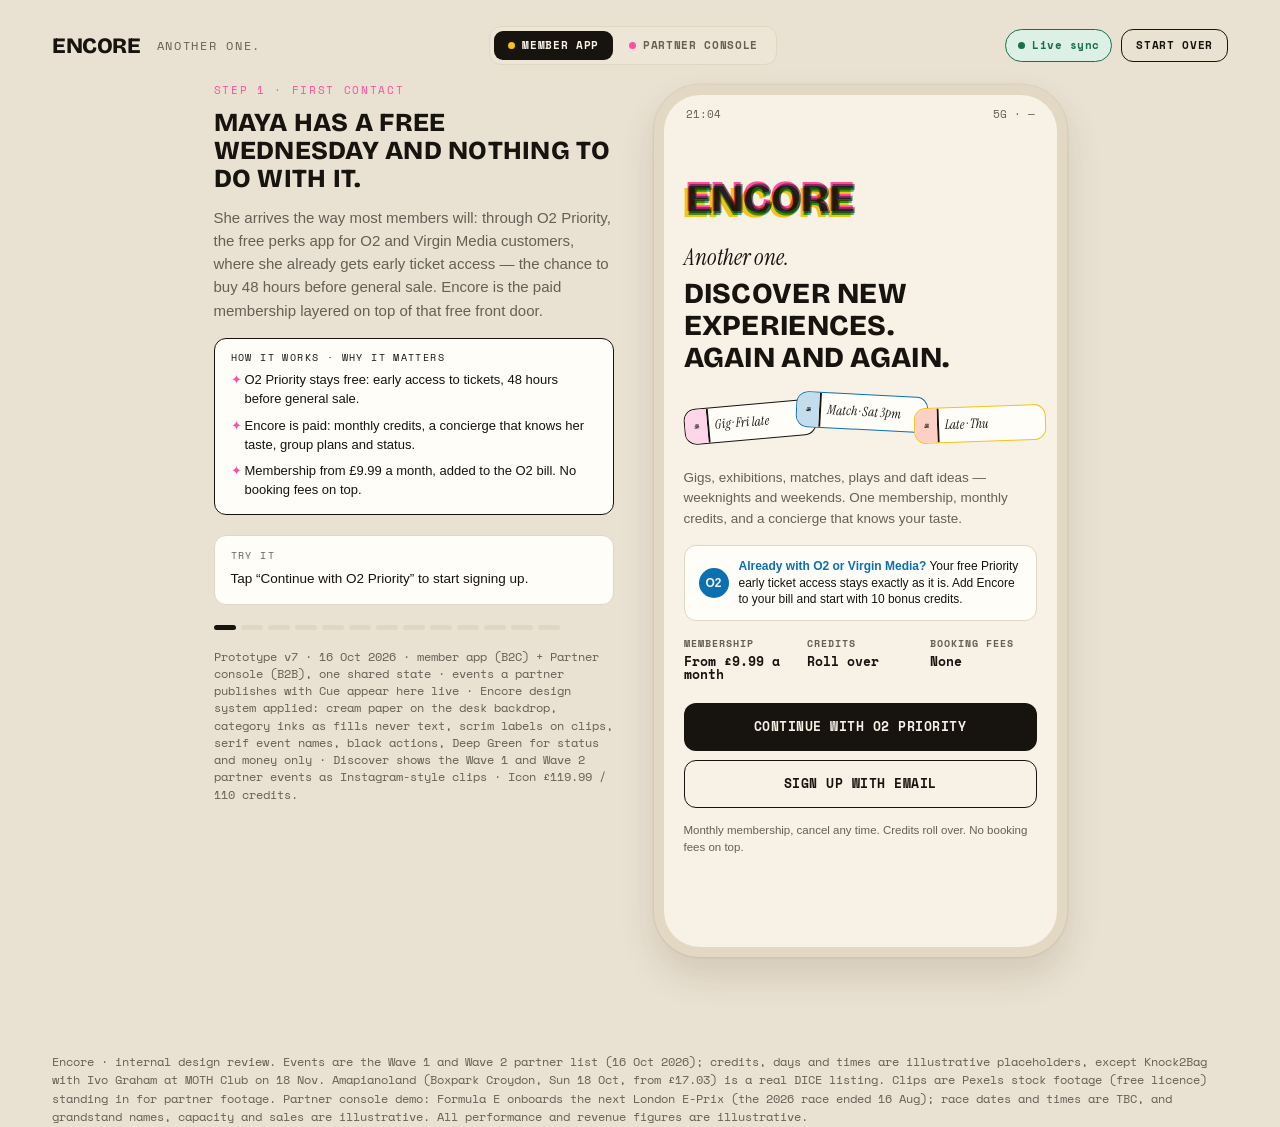
==== index.html @ 948518e5 "Add files via upload" ====
<!DOCTYPE html>
<html lang="en">
<head>
<meta charset="utf-8">
<meta name="viewport" content="width=device-width, initial-scale=1, viewport-fit=cover">
<title>Encore · Member App and Partner Console</title>
<link rel="preconnect" href="https://fonts.gstatic.com" crossorigin>
<link rel="stylesheet" href="https://fonts.googleapis.com/css2?family=Bricolage+Grotesque:opsz,wght@12..96,700..800&family=Instrument+Serif:ital@0;1&family=Space+Mono:wght@400;700&family=Arimo:wght@400;600;700&display=swap">
<style>
:root{
  /* Encore brand guide (final) · Cream, Ink and four brand inks. Every colour is one of these, or two overprinted. */
  --ink:#17130F; --paper:#F7F1E6; --paper-raised:#FFFDF8; --paper-sunk:#EDE5D6; --line:#E0D6C4; --frame:#E3D8C4;
  --pink:#FF4FA3; --yellow:#F2C418; --green-bright:#3FB57A; --blue:#0A70B0;
  --music:#FF4FA3; --food:#F23D0F; --art:#F2C418; --outdoors:#3FB57A; --sports:#3C8B0B; --theatre:#3F384E; --cinema:#0A70B0;
  /* UI status only (confirmed, protected, payouts, money). Not a brand colour. */
  --green:#1B6E4C; --green-deep:#0F4A33; --green-tint:#DDF0E5; --warning:#8A6100; --red:#B42318;
  --gold:#F2C418;
  --mut:#665F55; --hair:#E0D6C4; --card:#EDE5D6;
  --font-display:'Bricolage Grotesque','Arial Black',Arial,sans-serif;
  --font-serif:'Instrument Serif',Georgia,'Times New Roman',serif;
  --font-mono:'Space Mono','Courier New',Courier,monospace;
  --font-sans:Arial,'Arimo',Helvetica,sans-serif;
  --op-a:url("data:image/svg+xml,%3Csvg%20xmlns%3D%22http%3A//www.w3.org/2000/svg%22%20viewBox%3D%220%200%20300%20400%22%20preserveAspectRatio%3D%22xMidYMid%20slice%22%3E%3Crect%20width%3D%22300%22%20height%3D%22400%22%20fill%3D%22%23F7F1E6%22/%3E%3Cg%20style%3D%22isolation%3Aisolate%22%3E%3Ccircle%20cx%3D%2295%22%20cy%3D%22130%22%20r%3D%22120%22%20fill%3D%22%23FF4FA3%22%20style%3D%22mix-blend-mode%3Amultiply%22/%3E%3Crect%20x%3D%22120%22%20y%3D%22150%22%20width%3D%22230%22%20height%3D%22200%22%20rx%3D%2240%22%20fill%3D%22%233FB57A%22%20transform%3D%22rotate%28-8%20235%20250%29%22%20style%3D%22mix-blend-mode%3Amultiply%22/%3E%3Ccircle%20cx%3D%22210%22%20cy%3D%22330%22%20r%3D%2295%22%20fill%3D%22%23F2C418%22%20style%3D%22mix-blend-mode%3Amultiply%22/%3E%3C/g%3E%3C/svg%3E") center/cover;
  --op-encore:url("data:image/svg+xml,%3Csvg%20xmlns%3D%22http%3A%2F%2Fwww.w3.org%2F2000%2Fsvg%22%20viewBox%3D%220%200%20300%20200%22%20preserveAspectRatio%3D%22xMidYMid%20slice%22%3E%3Crect%20width%3D%22300%22%20height%3D%22200%22%20fill%3D%22%23F7F1E6%22%2F%3E%3Cg%20style%3D%22isolation%3Aisolate%22%3E%3Crect%20x%3D%22-40%22%20y%3D%22-40%22%20width%3D%22380%22%20height%3D%22270%22%20rx%3D%2240%22%20fill%3D%22%233FB57A%22%20transform%3D%22rotate%28-3%20150%2095%29%22%20style%3D%22mix-blend-mode%3Amultiply%22%2F%3E%3Ccircle%20cx%3D%22300%22%20cy%3D%22215%22%20r%3D%2272%22%20fill%3D%22%230A70B0%22%20style%3D%22mix-blend-mode%3Amultiply%22%2F%3E%3C%2Fg%3E%3C%2Fsvg%3E") center/cover;
  --op-recap:url("data:image/svg+xml,%3Csvg%20xmlns%3D%22http%3A%2F%2Fwww.w3.org%2F2000%2Fsvg%22%20viewBox%3D%220%200%20300%20200%22%20preserveAspectRatio%3D%22xMidYMid%20slice%22%3E%3Crect%20width%3D%22300%22%20height%3D%22200%22%20fill%3D%22%23F7F1E6%22%2F%3E%3Cg%20style%3D%22isolation%3Aisolate%22%3E%3Crect%20x%3D%2250%22%20y%3D%2218%22%20width%3D%22200%22%20height%3D%22164%22%20rx%3D%2234%22%20fill%3D%22%23F2C418%22%20transform%3D%22rotate%28-4%20150%20100%29%22%20style%3D%22mix-blend-mode%3Amultiply%22%2F%3E%3Ccircle%20cx%3D%2234%22%20cy%3D%2240%22%20r%3D%2278%22%20fill%3D%22%23FF4FA3%22%20style%3D%22mix-blend-mode%3Amultiply%22%2F%3E%3Crect%20x%3D%22180%22%20y%3D%22120%22%20width%3D%22180%22%20height%3D%22120%22%20rx%3D%2230%22%20fill%3D%22%233FB57A%22%20transform%3D%22rotate%28-8%20270%20180%29%22%20style%3D%22mix-blend-mode%3Amultiply%22%2F%3E%3Ccircle%20cx%3D%22290%22%20cy%3D%2218%22%20r%3D%2252%22%20fill%3D%22%230A70B0%22%20style%3D%22mix-blend-mode%3Amultiply%22%2F%3E%3C%2Fg%3E%3C%2Fsvg%3E") center/cover;
  --icon:url("data:image/svg+xml,%3Csvg%20xmlns%3D%22http%3A//www.w3.org/2000/svg%22%20viewBox%3D%220%200%20120%20120%22%3E%3Crect%20x%3D%2214%22%20y%3D%2222%22%20width%3D%2268%22%20height%3D%2246%22%20rx%3D%2211%22%20fill%3D%22%23FF4FA3%22%20transform%3D%22rotate%28-8%2048%2045%29%22%20style%3D%22mix-blend-mode%3Amultiply%22/%3E%3Crect%20x%3D%2236%22%20y%3D%2246%22%20width%3D%2270%22%20height%3D%2248%22%20rx%3D%2211%22%20fill%3D%22%233FB57A%22%20transform%3D%22rotate%28-4%2071%2070%29%22%20style%3D%22mix-blend-mode%3Amultiply%22/%3E%3C/svg%3E") center/contain no-repeat;
  box-sizing:border-box;
  padding-top:env(safe-area-inset-top,0px); padding-bottom:env(safe-area-inset-bottom,0px);
}
:root:not([data-theme="light"]){ color-scheme:light; }
*{box-sizing:border-box;margin:0;padding:0}
html{scroll-padding-top:env(safe-area-inset-top,0px);-webkit-text-size-adjust:100%}
body{
  background:
    radial-gradient(1100px 700px at 10% -12%, rgba(255,79,163,.13), transparent 60%),
    radial-gradient(900px 600px at 95% 4%, rgba(10,112,176,.10), transparent 60%),
    var(--paper);
  color:var(--ink); font-family:var(--font-sans); -webkit-font-smoothing:antialiased;
  min-height:100%;
}
a{color:var(--red);text-decoration:none}
::-webkit-scrollbar{width:0;height:0}

.wrap{max-width:1220px;margin:0 auto;padding:26px 22px 70px}
.top{display:flex;align-items:center;justify-content:space-between;gap:18px;flex-wrap:wrap;margin-bottom:20px}
.brandmark{display:flex;align-items:center;gap:12px}
.riso{position:relative;display:inline-block;font-family:var(--font-display);font-weight:800;font-size:22px;letter-spacing:-.01em;line-height:1;padding:.1em .18em .34em .16em}
.riso span{position:absolute;left:.16em;top:.1em;mix-blend-mode:multiply;white-space:nowrap}
.riso .a{color:var(--yellow);transform:translate(-.09em,.3em)}
.riso .b{color:var(--blue);transform:translate(-.16em,-.02em)}
.riso .c{position:relative;left:0;top:0;color:var(--pink);transform:translate(.06em,-.06em)}
.tagline{font:400 12px/1 var(--font-mono);color:var(--mut);letter-spacing:.14em;text-transform:uppercase}
.topbtns{display:flex;gap:9px;flex-wrap:wrap}
.tb{padding:10px 14px;border-radius:12px;border:1px solid rgba(23,19,15,.16);background:transparent;color:var(--mut);font:600 12.5px/1 var(--font-sans);cursor:pointer}
.tb:hover{color:var(--ink);border-color:rgba(23,19,15,.4)}
.tb.blue{border-color:rgba(10,112,176,.35);background:rgba(10,112,176,.08);color:var(--blue)}

.stage{display:flex;gap:40px;align-items:flex-start;justify-content:center;flex-wrap:wrap}
.narr{flex:1;min-width:280px;max-width:400px;position:sticky;top:20px}
.step{font:400 10.5px/1 var(--font-mono);letter-spacing:.16em;text-transform:uppercase;color:var(--red)}
.narr h2{margin:13px 0 0;font:800 26px/1.08 var(--font-display);letter-spacing:.01em;letter-spacing:-.01em;text-transform:uppercase}
.narr .how{margin-top:16px;padding:14px 16px;border-radius:14px;border:1.4px solid var(--blue);background:var(--paper-raised)}
.narr .how b{display:block;font:400 10px/1 var(--font-mono);letter-spacing:.14em;text-transform:uppercase;color:var(--blue)}
.narr .how p{margin-top:8px;font-size:13px;line-height:1.45;color:#17130F;padding-left:14px;position:relative}
.narr .how p:before{content:"✦";position:absolute;left:0;color:var(--pink)}
.narr p.body{margin:13px 0 0;font-size:15px;line-height:1.55;color:var(--mut)}
.try{margin-top:20px;padding:15px 16px;border-radius:16px;border:1px solid var(--hair);background:rgba(23,19,15,.03)}
.try b{display:block;font:400 10px/1 var(--font-mono);letter-spacing:.14em;text-transform:uppercase;color:var(--mut)}
.try p{margin-top:8px;font-size:13.5px;line-height:1.45;color:#17130F}
.dots{display:flex;gap:5px;margin-top:20px;flex-wrap:wrap}
.dot{width:22px;height:5px;border-radius:99px;border:none;background:rgba(23,19,15,.14);cursor:pointer}
.dot.on{background:var(--ink)}
.note{margin-top:18px;font:400 11.5px/1.5 var(--font-mono);color:var(--mut)}

.phonewrap{flex:none;width:413px;position:relative}
.phone{position:relative;width:413px;height:872px;border-radius:52px;padding:10px;
  background:linear-gradient(160deg,#E3D8C4,#E3D8C4 55%,#E3D8C4);
  box-shadow:0 48px 90px -34px rgba(23,19,15,.55),0 0 0 1px rgba(23,19,15,.1)}
.screen{position:relative;width:393px;height:852px;border-radius:44px;overflow:hidden;background:var(--paper)}
.scr{position:absolute;inset:0;overflow-y:auto;overflow-x:hidden;padding-bottom:96px}
.status{display:flex;justify-content:space-between;align-items:center;padding:14px 22px 4px;font:700 12px/1 var(--font-mono);color:var(--ink)}
.pad{padding:0 20px}

h3.t{font:800 24px/1.1 var(--font-display);letter-spacing:.01em;letter-spacing:-.01em;text-transform:uppercase}
.fr{font:italic 400 23px/1.15 var(--font-serif)}
.sub{font-size:13.5px;line-height:1.5;color:var(--mut)}
.lab{font:400 10px/1 var(--font-mono);letter-spacing:.14em;text-transform:uppercase;color:var(--mut)}
.mono{font-family:var(--font-mono)}

.btn{display:block;width:100%;padding:15px;border-radius:15px;border:none;background:var(--ink);color:var(--paper);
  font:700 14px/1 var(--font-sans);cursor:pointer;text-align:center}
.btn.pink{background:var(--pink);color:var(--ink)}
.btn.ghost{background:transparent;color:var(--ink);border:1px solid rgba(23,19,15,.2)}
.btn.blue{background:var(--blue);color:var(--paper)}
.row{display:flex;gap:9px}
.chip{padding:9px 13px;border-radius:99px;border:1px solid rgba(23,19,15,.16);background:transparent;
  font:600 12.5px/1 var(--font-sans);color:#17130F;cursor:pointer;white-space:nowrap}
.chip.on{border-color:var(--ink);background:var(--ink);color:var(--paper)}
.card{background:var(--paper-raised);border:1px solid var(--hair);border-radius:18px;padding:16px}
.hair{height:1px;background:var(--hair);border:0}

/* O2 Priority lockup */
.prio{display:flex;align-items:center;gap:10px;padding:12px 14px;border-radius:14px;
  border:1px solid rgba(10,112,176,.32);background:rgba(10,112,176,.08)}
.o2{width:30px;height:30px;border-radius:50%;background:var(--blue);color:var(--paper);flex:none;
  display:flex;align-items:center;justify-content:center;font:700 12px/1 var(--font-sans)}
.prio p{font-size:12px;line-height:1.4;color:#17130F}
.prio b{color:var(--blue)}
.pbadge{display:inline-flex;align-items:center;gap:5px;padding:4px 8px;border-radius:99px;
  background:rgba(10,112,176,.12);color:var(--blue);font:700 9.5px/1 var(--font-sans);letter-spacing:.06em;text-transform:uppercase}

/* discovery grid (IG-style) */
.search{display:flex;align-items:center;gap:9px;padding:12px 14px;border-radius:14px;border:1px solid var(--hair);background:var(--paper-raised)}
.search input{flex:1;border:none;outline:none;font:500 14px/1 var(--font-sans);color:var(--ink);background:transparent}
.grid{display:grid;grid-template-columns:1fr 1fr;gap:9px}
.tile{position:relative;border:none;padding:0;border-radius:14px;overflow:hidden;cursor:pointer;display:block;text-align:left}
.tile .art{position:relative;width:100%;aspect-ratio:1/1;display:block}
.tile.tall .art{aspect-ratio:3/4}
.tile .grain{position:absolute;inset:0;background:radial-gradient(circle at 30% 20%,rgba(255,255,255,.22),transparent 55%)}
.tile .meta{position:absolute;left:0;right:0;bottom:0;padding:10px 11px;background:linear-gradient(to top,rgba(23,19,15,.88),rgba(23,19,15,0))}
.tile .meta h4{font:700 13px/1.2 var(--font-sans);color:var(--paper)}
.tile .meta p{font:400 10.5px/1.3 var(--font-mono);color:rgba(247,241,230,.72);margin-top:3px}
.tile .cr{position:absolute;top:14px;right:8px;padding:4px 8px;border-radius:99px;background:rgba(247,241,230,.92);
  font:700 10.5px/1 var(--font-sans);color:var(--ink)}
.tile .tag{position:absolute;top:14px;left:8px;padding:4px 8px;border-radius:99px;background:rgba(23,19,15,.62);
  font:700 9px/1 var(--font-sans);letter-spacing:.08em;text-transform:uppercase;color:var(--paper)}
/* video tile devices: story progress bar, live-panning gradient, play button, clip length, venue avatar */
@keyframes reel{0%{background-position:0% 50%}50%{background-position:100% 50%}100%{background-position:0% 50%}}
@keyframes prog{from{width:0}to{width:100%}}
.tile .art{background-size:220% 220%;animation:reel 9s ease-in-out infinite}
.clip{position:absolute;inset:0;width:100%;height:100%;object-fit:cover;display:block;pointer-events:none}
.tile .mute{position:absolute;right:9px;top:44px;width:20px;height:20px;border-radius:50%;background:rgba(23,19,15,.55);color:var(--paper);font-size:10px;display:flex;align-items:center;justify-content:center}
.tile .prog{position:absolute;left:8px;right:8px;top:6px;height:2px;border-radius:2px;background:rgba(247,241,230,.35);overflow:hidden}
.tile .prog i{display:block;height:100%;background:var(--paper);animation:prog 8s linear infinite}
.tile .play{position:absolute;left:50%;top:44%;width:42px;height:42px;margin:-21px 0 0 -21px;border-radius:50%;
  background:rgba(23,19,15,.28);border:1.5px solid rgba(247,241,230,.9);backdrop-filter:blur(3px);display:flex;align-items:center;justify-content:center}
.tile .play:after{content:"";margin-left:4px;border-left:13px solid var(--paper);border-top:8px solid transparent;border-bottom:8px solid transparent}
.tile .dur{margin-left:auto;padding:3px 6px;border-radius:6px;background:rgba(23,19,15,.55);font:700 9.5px/1 var(--font-mono);color:var(--paper)}
.tile .ven{display:flex;align-items:center;gap:5px;font:700 10px/1 var(--font-sans);color:var(--paper);margin-bottom:6px}
.tile .ven i{width:18px;height:18px;border-radius:50%;display:inline-block;background:var(--paper);border:2px solid var(--pink);box-shadow:0 0 0 1.5px var(--yellow)}
/* the ??? mystery device from the brand deck */
.tile.myst .art{background:linear-gradient(160deg,var(--pink),var(--blue));background-size:220% 220%}
.tile .qq{position:absolute;inset:0;display:flex;align-items:center;justify-content:center;font:800 46px/1 var(--font-display);letter-spacing:.01em;mix-blend-mode:multiply;color:var(--yellow);transform:translate(-2px,-8px)}
.tile .qq.b{color:var(--pink);transform:translate(3px,-4px)}
.qqs{position:relative;display:inline-block;font:800 30px/1 var(--font-display);letter-spacing:.01em}
.qqs span{position:absolute;left:0;top:0;mix-blend-mode:multiply}
.qqs .a{color:var(--yellow);transform:translate(-2px,1px)} .qqs .b{color:var(--blue);transform:translate(2px,-1px)} .qqs .c{position:relative;color:var(--pink)}
/* interrupted (dashed) frames in brand colours, and tilted overlapping shapes */
.dash{border:1.4px solid var(--red)!important;background:var(--paper-raised)}
.dash.g{border-color:var(--green)!important}.dash.b{border-color:var(--blue)!important}.dash.y{border-color:var(--gold)!important}.dash.p{border-color:var(--pink)!important}.dash.k{border-color:var(--ink)!important}
.tilt1{transform:rotate(-1.6deg)}.tilt2{transform:rotate(1.2deg)}.tilt3{transform:rotate(-.9deg)}.tilt4{transform:rotate(2deg)}
.grad{background:linear-gradient(160deg,var(--pink),var(--blue));color:var(--paper)}
.btn.grad{background:linear-gradient(120deg,var(--pink),var(--blue));color:var(--paper)}
.pill{display:inline-flex;align-items:center;gap:6px;padding:9px 13px;border-radius:99px;background:var(--paper-raised);border:1px solid var(--hair);font:700 12px/1 var(--font-sans);box-shadow:0 6px 18px -10px rgba(23,19,15,.3)}
.mrow{display:flex;align-items:center;gap:12px;padding:14px 0;border-bottom:1px solid var(--hair);background:none;border-top:0;border-left:0;border-right:0;width:100%;text-align:left;cursor:pointer;font-family:var(--font-sans)}
.mrow .ic{width:34px;height:34px;border-radius:10px;display:flex;align-items:center;justify-content:center;font-size:15px;flex:none;border:1.4px solid var(--red);background:var(--paper-raised)}
.mrow .tx{flex:1;font-weight:600;font-size:14px;color:var(--ink)}
.mrow .ct{font:400 12px/1 var(--font-mono);color:var(--mut)}
.mrow .ch{color:var(--mut);font-size:16px}
.up{display:flex;justify-content:space-between;align-items:center;padding:14px 0;border-bottom:1px solid var(--hair)}
.up b{display:block;font-size:14px}.up small{display:block;font:400 11px/1.5 var(--font-mono);color:var(--mut);margin-top:3px}
.up .buy{padding:8px 16px;border-radius:99px;border:1.4px solid var(--blue);background:transparent;color:var(--blue);font:700 12px/1 var(--font-sans);cursor:pointer}
.up.on .buy{background:var(--blue);color:var(--paper)}
@media (prefers-reduced-motion:reduce){.tile .art,.tile .prog i{animation:none}}

/* the stack */
.stub{position:relative;border-radius:10px;overflow:hidden;border:1.4px solid var(--red);background:var(--paper-raised);color:var(--ink);
  padding:14px 14px 14px 58px}
.stub.g{border-color:var(--green)}.stub.b{border-color:var(--blue)}.stub.y{border-color:var(--gold)}.stub.p{border-color:var(--pink)}
.stub:before{content:"";position:absolute;left:44px;top:0;bottom:0;width:1px;
  background:repeating-linear-gradient(to bottom,rgba(23,19,15,.45) 0 5px,transparent 5px 10px)}
.stub .no{position:absolute;left:0;top:0;bottom:0;width:44px;display:flex;align-items:center;justify-content:center}
.stub .no span{font:700 10px/1 var(--font-mono);transform:rotate(-90deg);white-space:nowrap;color:var(--red)}
.stub h5{font:italic 400 19px/1.2 var(--font-serif)}
.stub p{font:400 10.5px/1.4 var(--font-mono);color:var(--mut);margin-top:4px}
.stub.past{opacity:.78}
.stackwall{display:flex;flex-direction:column;gap:-10px}

.tabbar{position:absolute;left:0;right:0;bottom:0;display:flex;gap:2px;padding:10px 14px 20px;
  background:linear-gradient(to top,var(--paper) 72%,rgba(247,241,230,0));backdrop-filter:blur(4px)}
.tabbar button{flex:1;border:none;background:transparent;cursor:pointer;padding:7px 0;border-radius:10px;
  font:600 9.5px/1.5 var(--font-sans);color:var(--mut)}
.tabbar button.on{background:var(--ink);color:var(--paper)}
.toast{position:absolute;left:16px;right:16px;bottom:88px;padding:13px 15px;border-radius:14px;background:var(--ink);color:var(--paper);
  box-shadow:0 16px 40px -14px rgba(23,19,15,.6)}
.toast b{font-size:13px}.toast p{font-size:11.5px;color:rgba(247,241,230,.7);margin-top:3px;line-height:1.4}

.foot{max-width:1220px;margin:26px auto 0;padding:0 22px;font:400 11.5px/1.6 var(--font-mono);color:var(--mut)}
@media (max-width:900px){
  .stage{flex-direction:column;align-items:center}
  .narr{position:static;max-width:413px;width:100%;order:2}
  .phonewrap{order:1}
}
@media (max-width:440px){
  .phonewrap,.phone{width:100%}
  .phone{height:auto;padding:0;background:none;box-shadow:none}
  .screen{width:100%;height:760px;border-radius:24px;border:1px solid var(--hair)}
}

/* ================================================================ PARTNER CONSOLE (B2B) — added 7 Oct 2026 */
.modesw{display:inline-flex;padding:4px;border-radius:14px;background:rgba(23,19,15,.06);border:1px solid rgba(23,19,15,.1);gap:2px}
.modesw button{border:none;background:transparent;padding:9px 14px;border-radius:10px;font:700 12.5px/1 var(--font-sans);color:var(--mut);cursor:pointer;display:flex;align-items:center;gap:7px}
.modesw button.on{background:var(--ink);color:var(--paper);box-shadow:0 6px 16px -8px rgba(23,19,15,.6)}
.modesw button .dotlive{width:7px;height:7px;border-radius:50%;background:var(--pink);display:inline-block}
.modesw button.on .dotlive{background:var(--yellow)}
.syncpill{display:inline-flex;align-items:center;gap:7px;padding:8px 12px;border-radius:99px;border:1px solid var(--green);color:var(--green);font:700 11px/1 var(--font-mono);letter-spacing:.04em;background:var(--paper-raised)}
.syncpill i{width:7px;height:7px;border-radius:50%;background:var(--green);animation:pulse 1.6s ease-in-out infinite}
@keyframes pulse{0%,100%{opacity:1}50%{opacity:.25}}
body.mode-partner .stage{display:none}
body.mode-member #console{display:none}
body.mode-partner #foot{display:none}
body.mode-partner .wrap{max-width:1480px}

#console{display:grid;grid-template-columns:212px minmax(0,1fr) 400px;gap:16px;align-items:start}
.pnav{position:sticky;top:18px;display:flex;flex-direction:column;gap:4px}
.pnav .who{display:flex;align-items:center;gap:10px;padding:12px;border-radius:16px;background:var(--paper-raised);border:1px solid var(--hair);margin-bottom:10px}
.pnav .who .lg{width:38px;height:38px;border-radius:11px;background:var(--ink);color:var(--paper);display:flex;align-items:center;justify-content:center;font:800 13px/1 var(--font-display);letter-spacing:.01em;transform:rotate(-4deg);flex:none}
.pnav .who b{display:block;font-size:13px;line-height:1.2}.pnav .who small{display:block;font:400 10px/1.4 var(--font-mono);color:var(--mut);margin-top:2px}
.pnav button.nv{display:flex;align-items:center;gap:10px;width:100%;text-align:left;border:none;background:transparent;padding:11px 12px;border-radius:12px;font:600 13.5px/1 var(--font-sans);color:#17130F;cursor:pointer}
.pnav button.nv:hover{background:rgba(23,19,15,.05)}
.pnav button.nv.on{background:var(--ink);color:var(--paper)}
.pnav button.nv .ni{width:24px;text-align:center;font-size:14px}
.pnav button.nv .badge{margin-left:auto;font:700 10px/1 var(--font-mono);padding:3px 6px;border-radius:99px;background:var(--pink);color:var(--ink)}
.pnav .navfoot{margin-top:14px;padding:12px;border-radius:14px;border:1.4px solid var(--blue);background:var(--paper-raised)}
.pnav .navfoot p{font-size:11.5px;line-height:1.45;color:#17130F;margin-top:6px}
.pnav .navfoot button{margin-top:10px}

/* chat */
.chatcol{background:var(--paper-raised);border:1px solid var(--hair);border-radius:24px;display:flex;flex-direction:column;height:calc(100vh - 130px);min-height:620px;overflow:hidden;position:relative}
.chathead{display:flex;align-items:center;gap:12px;padding:14px 18px;border-bottom:1px solid var(--hair);background:linear-gradient(180deg,#fff,var(--paper))}
.cueav{width:40px;height:40px;border-radius:50%;flex:none;position:relative;background:linear-gradient(160deg,var(--pink),var(--blue));display:flex;align-items:center;justify-content:center;color:var(--paper);font:800 15px/1 var(--font-display);letter-spacing:.01em;transform:rotate(-6deg)}
.cueav:after{content:"";position:absolute;right:-1px;bottom:-1px;width:11px;height:11px;border-radius:50%;background:var(--green);border:2px solid #fff}
.cueav.sm{width:28px;height:28px;font-size:11px}.cueav.sm:after{display:none}
.chathead b{font-size:15px}.chathead small{display:block;font:400 10.5px/1.4 var(--font-mono);color:var(--mut)}
.prog{flex:1;max-width:260px;margin-left:auto}
.prog .bar{height:6px;border-radius:99px;background:rgba(23,19,15,.08);overflow:hidden}
.prog .bar i{display:block;height:100%;border-radius:99px;background:linear-gradient(90deg,var(--pink),var(--blue));transition:width .5s ease}
.prog p{font:400 10px/1 var(--font-mono);color:var(--mut);margin-top:6px;text-align:right;letter-spacing:.06em}
.chatlog{flex:1;overflow-y:auto;padding:20px 20px 10px}
.msg{display:flex;gap:10px;margin-bottom:14px}
.msg.fresh{animation:msgin .35s ease both}
@keyframes msgin{from{opacity:0;transform:translateY(8px)}to{opacity:1;transform:none}}
.msg .bub{max-width:min(640px,90%);padding:12px 15px;border-radius:18px 18px 18px 6px;background:var(--card);font-size:14px;line-height:1.5;color:var(--ink)}
.msg .bub p+p{margin-top:8px}
.msg .bub b{font-weight:700}
.msg .bub .why{display:block;margin-top:8px;padding:9px 11px;border-radius:12px;background:var(--paper-raised);border:1.4px solid var(--pink);font-size:12.5px;color:#17130F}
.msg .bub .why:before{content:"WHY · ";font:700 9.5px/1 var(--font-mono);letter-spacing:.12em;color:var(--red)}
.msg.u{justify-content:flex-end}
.msg.u .bub{background:var(--ink);color:var(--paper);border-radius:18px 18px 6px 18px}
.msg.sys{justify-content:center}
.msg.sys .bub{background:transparent;border:1px solid var(--hair);font:400 11px/1.4 var(--font-mono);color:var(--mut);padding:7px 12px;border-radius:99px}
.msg .w{margin-top:10px}
.msg.past .w{pointer-events:none;opacity:.55;filter:saturate(.5)}
.typing{display:inline-flex;gap:4px;padding:14px 16px;border-radius:18px 18px 18px 6px;background:var(--card)}
.typing i{width:7px;height:7px;border-radius:50%;background:var(--mut);animation:tdot 1.1s infinite}
.typing i:nth-child(2){animation-delay:.15s}.typing i:nth-child(3){animation-delay:.3s}
@keyframes tdot{0%,60%,100%{transform:translateY(0);opacity:.4}30%{transform:translateY(-4px);opacity:1}}
.composer{border-top:1px solid var(--hair);padding:10px 14px 14px;background:var(--paper)}
.sugg{display:flex;gap:7px;flex-wrap:wrap;margin-bottom:10px}
.sugg:empty{display:none}
.sugg button{padding:8px 12px;border-radius:99px;border:1px solid rgba(23,19,15,.18);background:var(--paper-raised);font:600 12.5px/1.2 var(--font-sans);color:#17130F;cursor:pointer;transition:all .15s}
.sugg button:hover{border-color:var(--ink);color:var(--ink);transform:translateY(-1px)}
.sugg button.pri{background:var(--ink);border-color:var(--ink);color:var(--paper)}
.sugg button.grad{background:linear-gradient(120deg,var(--pink),var(--blue));border-color:transparent;color:var(--paper)}
.inrow{display:flex;gap:8px;align-items:flex-end}
.inrow textarea{flex:1;resize:none;border:1px solid var(--hair);border-radius:14px;padding:12px 14px;font:500 14px/1.4 var(--font-sans);color:var(--ink);background:var(--paper-raised);outline:none;max-height:120px;height:46px}
.inrow textarea:focus{border-color:var(--ink)}
.inrow .send{width:46px;height:46px;border-radius:14px;border:none;background:var(--ink);color:var(--paper);font-size:18px;cursor:pointer;flex:none}
.hintline{font:400 10.5px/1.4 var(--font-mono);color:var(--mut);margin-top:7px}

/* in-chat widgets */
.wcards{display:grid;grid-template-columns:repeat(auto-fill,minmax(185px,1fr));gap:8px}
.wcard{text-align:left;border:1px solid var(--hair);background:var(--paper-raised);border-radius:14px;padding:12px;cursor:pointer;transition:all .15s;font-family:var(--font-sans);color:var(--ink);position:relative}
.wcard:hover{border-color:var(--ink);transform:translateY(-2px);box-shadow:0 10px 24px -14px rgba(23,19,15,.4)}
.wcard.on{border:1.6px solid var(--ink);background:rgba(255,79,163,.07)}
.wcard.on:after{content:"✓";position:absolute;right:10px;top:10px;width:20px;height:20px;border-radius:50%;background:var(--ink);color:var(--paper);font-size:11px;display:flex;align-items:center;justify-content:center}
.wcard b{display:block;font-size:13.5px;line-height:1.25;padding-right:22px}
.wcard small{display:block;font:400 10.5px/1.45 var(--font-mono);color:var(--mut);margin-top:5px}
.wcard .lg{width:34px;height:34px;border-radius:10px;margin-bottom:8px;display:flex;align-items:center;justify-content:center;font:700 11px/1 var(--font-sans);color:var(--paper)}
.meter{height:6px;border-radius:99px;background:rgba(23,19,15,.08);margin-top:8px;overflow:hidden}
.meter i{display:block;height:100%;border-radius:99px;background:var(--ink)}
.meter.warn i{background:var(--pink)}
.wbox{border:1px solid var(--hair);background:var(--paper-raised);border-radius:16px;padding:14px}
.wbox+.wbox{margin-top:8px}
.wrow{display:flex;align-items:center;justify-content:space-between;gap:12px;padding:8px 0;border-bottom:1px solid var(--hair);font-size:13px}
.wrow:last-child{border-bottom:none}
.wrow span:first-child{color:var(--mut)}
.wrow .v{font:700 13px/1.2 var(--font-sans);text-align:right}
.wrow .v.g{color:var(--green)}.wrow .v.r{color:var(--red)}.wrow .v.gold{color:var(--gold)}
.slab{display:flex;justify-content:space-between;align-items:baseline;margin-bottom:6px;gap:10px}
.slab .big{font:800 26px/1 var(--font-display);letter-spacing:.01em}
input[type=range].pr{width:100%;accent-color:var(--pink);margin:6px 0}
.tgl{display:flex;align-items:flex-start;gap:12px;padding:11px 0;border-bottom:1px solid var(--hair);cursor:pointer;width:100%;background:none;border-left:0;border-right:0;border-top:0;text-align:left;font-family:var(--font-sans);color:var(--ink)}
.tgl:last-child{border-bottom:none}
.tgl .sw{width:36px;height:21px;border-radius:99px;background:rgba(23,19,15,.18);position:relative;flex:none;transition:background .2s;margin-top:1px}
.tgl .sw:after{content:"";position:absolute;left:3px;top:3px;width:15px;height:15px;border-radius:50%;background:var(--paper-raised);transition:left .2s;box-shadow:0 1px 3px rgba(0,0,0,.3)}
.tgl.on .sw{background:var(--green)}.tgl.on .sw:after{left:18px}
.tgl b{display:block;font-size:13px}.tgl small{display:block;font-size:11.5px;line-height:1.4;color:var(--mut);margin-top:2px}
.seg{display:inline-flex;gap:4px;flex-wrap:wrap}
.seg button{padding:7px 11px;border-radius:10px;border:1px solid var(--hair);background:var(--paper-raised);font:600 12px/1 var(--font-sans);cursor:pointer;color:#17130F}
.seg button.on{background:var(--ink);color:var(--paper);border-color:var(--ink)}
.timeline{position:relative;margin:26px 14px 6px;height:44px}
.timeline .ln{position:absolute;left:0;right:0;top:8px;height:4px;border-radius:99px;background:rgba(23,19,15,.08)}
.timeline .live{position:absolute;top:8px;height:4px;border-radius:99px;background:linear-gradient(90deg,var(--pink),var(--blue))}
.timeline .mk{position:absolute;top:0;transform:translateX(-50%);text-align:center;white-space:nowrap}
.timeline .mk i{display:block;width:12px;height:12px;border-radius:50%;margin:2px auto 0;background:var(--paper-raised);border:3px solid var(--ink)}
.timeline .mk span{display:block;font:400 9.5px/1.3 var(--font-mono);color:var(--mut);margin-top:5px}
.timeline .mk.up span{position:absolute;bottom:22px;left:50%;transform:translateX(-50%);margin:0}
.checks p{display:flex;gap:9px;font-size:13px;line-height:1.4;padding:6px 0}
.checks p i{font-style:normal;width:20px;height:20px;border-radius:50%;flex:none;display:flex;align-items:center;justify-content:center;font-size:11px;color:var(--paper);background:var(--green)}
.checks p i.w{background:var(--gold)}
.prevrow{display:flex;gap:14px;align-items:flex-start;flex-wrap:wrap}
.miniphone{width:200px;border-radius:26px;padding:6px;background:linear-gradient(160deg,#E3D8C4,#E3D8C4 55%,#E3D8C4);flex:none}
.miniphone .in{border-radius:21px;overflow:hidden;background:var(--paper);padding:10px}
.miniphone .tile{width:100%;cursor:default}
.confetti{position:fixed;inset:0;pointer-events:none;z-index:50;overflow:hidden}
.confetti i{position:absolute;top:-20px;width:10px;height:14px;border-radius:2px;animation:fall 2.6s cubic-bezier(.2,.6,.4,1) forwards}
@keyframes fall{to{transform:translateY(105vh) rotate(720deg);opacity:.2}}

/* right: live event sheet */
.sheet{position:sticky;top:18px;display:flex;flex-direction:column;gap:10px;max-height:calc(100vh - 36px);overflow-y:auto;padding-bottom:10px}
.sheettabs{display:flex;gap:4px;padding:4px;border-radius:12px;background:rgba(23,19,15,.05)}
.sheettabs button{flex:1;border:none;background:transparent;padding:8px;border-radius:9px;font:700 12px/1 var(--font-sans);color:var(--mut);cursor:pointer}
.sheettabs button.on{background:var(--paper-raised);color:var(--ink);box-shadow:0 2px 8px -4px rgba(23,19,15,.3)}
.ssec{background:var(--paper-raised);border:1px solid var(--hair);border-radius:16px;padding:12px 14px;transition:box-shadow .5s,border-color .5s}
.ssec.flash{border-color:var(--pink);box-shadow:0 0 0 4px rgba(255,79,163,.16)}
.ssec h6{display:flex;align-items:center;gap:8px;font:400 10px/1 var(--font-mono);letter-spacing:.14em;text-transform:uppercase;color:var(--mut)}
.ssec h6 .st{width:18px;height:18px;border-radius:50%;border:1.5px solid rgba(23,19,15,.3);display:flex;align-items:center;justify-content:center;font-size:10px;color:var(--paper);flex:none}
.ssec.done h6 .st{background:var(--green);border:none}
.ssec.cur h6 .st{border:2px solid var(--pink);animation:pulse 1.4s infinite}
.ssec.cur h6{color:var(--ink)}
.ssec h6 .ed{margin-left:auto;border:none;background:none;font:700 10px/1 var(--font-mono);color:var(--blue);cursor:pointer;letter-spacing:.08em}
.ssec .kv{display:flex;justify-content:space-between;gap:10px;font-size:12.5px;padding:3px 0}
.ssec .kv span:first-child{color:var(--mut);flex:none}
.ssec .kv span:last-child{font-weight:600;text-align:right}
.ssec .empty{font-size:12px;color:#665F55;margin-top:8px;font-style:italic}
.ssec .body{margin-top:9px}
.statusbig{display:flex;align-items:center;gap:10px;padding:12px 14px;border-radius:16px;color:var(--paper)}
.statusbig.draft{background:var(--ink)}.statusbig.live{background:var(--green)}.statusbig.sched{background:var(--blue)}.statusbig.paused{background:var(--red)}
.statusbig b{font-size:14px}.statusbig small{display:block;font:400 10.5px/1.4 var(--font-mono);opacity:.85}
.statusbig button{margin-left:auto;border:none;background:rgba(255,255,255,.2);color:var(--paper);font:700 11.5px/1 var(--font-sans);padding:8px 10px;border-radius:9px;cursor:pointer;white-space:nowrap}

/* views: events, performance, payouts */
.view{background:var(--paper-raised);border:1px solid var(--hair);border-radius:24px;padding:22px;min-height:calc(100vh - 130px)}
.view h3.t{font-size:26px}
.vhead{display:flex;justify-content:space-between;align-items:flex-end;gap:12px;flex-wrap:wrap}
.kpis{display:grid;grid-template-columns:repeat(4,1fr);gap:10px;margin-top:16px}
.kpi{border:1px solid var(--hair);border-radius:16px;padding:14px;background:var(--paper)}
.kpi .n{font:800 26px/1 var(--font-display);letter-spacing:.01em;margin-top:8px}
.kpi .d{font:400 10.5px/1.4 var(--font-mono);color:var(--mut);margin-top:6px}
.kpi.hero{background:var(--ink);color:var(--paper);border-color:var(--ink)}
.kpi.hero .lab,.kpi.hero .d{color:rgba(247,241,230,.7)}
.kpi.hero .n{color:var(--yellow)}
.bars{margin-top:12px}
.bars .br{display:grid;grid-template-columns:110px 1fr 74px;gap:10px;align-items:center;padding:6px 0}
.bars .br p{font-size:12px;color:#17130F}
.bars .trk{height:14px;border-radius:4px;background:rgba(23,19,15,.06);position:relative;overflow:hidden}
.bars .trk i{position:absolute;left:0;top:0;bottom:0;border-radius:0 4px 4px 0;background:var(--pink);transition:width .6s ease}
.bars .trk i.b{background:var(--blue)}
.bars .num{font:700 12px/1 var(--font-mono);text-align:right}
.bars .br:hover .trk{outline:2px solid rgba(23,19,15,.18)}
.tip{position:fixed;z-index:60;pointer-events:none;background:var(--ink);color:var(--paper);padding:8px 10px;border-radius:10px;font:500 12px/1.4 var(--font-sans);box-shadow:0 10px 24px -10px rgba(0,0,0,.5);max-width:260px}
.grid2{display:grid;grid-template-columns:1fr 1fr;gap:12px;margin-top:12px}
.panel{border:1px solid var(--hair);border-radius:16px;padding:16px}
.funnel{display:flex;gap:6px;align-items:flex-end;height:120px;margin-top:14px}
.funnel div{flex:1;border-radius:4px 4px 0 0;background:var(--blue);position:relative;min-height:4px}
.funnel div span{position:absolute;top:-18px;left:0;right:0;text-align:center;font:700 11px/1 var(--font-mono);color:var(--ink)}
.funnel-l{display:flex;gap:6px;margin-top:6px}.funnel-l p{flex:1;text-align:center;font-size:11px;color:var(--mut)}
table.tb2{width:100%;border-collapse:collapse;margin-top:10px;font-size:12.5px}
table.tb2 th{text-align:left;font:400 9.5px/1 var(--font-mono);letter-spacing:.12em;text-transform:uppercase;color:var(--mut);padding:8px 6px;border-bottom:1px solid var(--hair)}
table.tb2 td{padding:9px 6px;border-bottom:1px solid var(--hair)}
table.tb2 td.n{font-family:var(--font-mono);text-align:right}
table.tb2 th.n{text-align:right}
.pill2{display:inline-flex;align-items:center;gap:5px;padding:4px 9px;border-radius:99px;font:700 10px/1 var(--font-sans);letter-spacing:.06em;text-transform:uppercase;white-space:nowrap}
.pill2.live{background:rgba(27,110,76,.14);color:var(--green)}
.pill2.sched{background:rgba(10,112,176,.12);color:var(--blue)}
.pill2.draft{background:rgba(23,19,15,.08);color:var(--mut)}
.pill2.paused{background:rgba(180,35,24,.12);color:var(--red)}
.pill2.ok{background:rgba(242,196,24,.16);color:#8A6100}
.evrow{display:grid;grid-template-columns:56px 1fr auto auto;gap:14px;align-items:center;padding:14px 0;border-bottom:1px solid var(--hair)}
.evrow .th{width:56px;height:56px;border-radius:12px}
.btn.sm{display:inline-block;width:auto;padding:10px 14px;font-size:12.5px;border-radius:12px}
.opsnote{margin-top:12px;padding:12px 14px;border-radius:14px;border:1.4px solid var(--gold);background:var(--paper-sunk);font-size:12.5px;line-height:1.45;color:#17130F}
.opsnote b.h{font:700 9.5px/1 var(--font-mono);letter-spacing:.12em;color:#8A6100;display:block;margin-bottom:5px}
.resume{position:absolute;left:16px;right:16px;top:80px;z-index:5;background:var(--ink);color:var(--paper);padding:10px 14px;border-radius:14px;font-size:12.5px;display:flex;gap:10px;align-items:center;box-shadow:0 14px 30px -14px rgba(0,0,0,.6);animation:msgin .4s ease both}
.resume span{flex:1}
.resume button{border:none;background:var(--yellow);color:var(--ink);font:700 11.5px/1 var(--font-sans);padding:7px 10px;border-radius:9px;cursor:pointer}
.resume button.x{background:transparent;color:var(--paper);opacity:.7}
.democlock{display:flex;gap:6px;align-items:center;flex-wrap:wrap}
/* member-app touches for partner inventory */
.tile .left{position:absolute;left:8px;top:40px;padding:4px 7px;border-radius:99px;background:var(--yellow);font:700 9px/1 var(--font-sans);color:var(--ink);letter-spacing:.04em}
.tile.newp{animation:newp 1.6s ease-in-out 4}
@keyframes newp{0%,100%{box-shadow:0 0 0 0 rgba(255,79,163,0)}50%{box-shadow:0 0 0 5px rgba(255,79,163,.6)}}

@media (max-width:1180px){#console{grid-template-columns:190px minmax(0,1fr)}.sheet{grid-column:1/-1;position:static;max-height:none}.kpis{grid-template-columns:repeat(2,1fr)}}
@media (max-width:760px){#console{grid-template-columns:1fr}.pnav{position:static;flex-direction:row;flex-wrap:wrap}.pnav .who,.pnav .navfoot{display:none}.pnav button.nv{width:auto}.grid2{grid-template-columns:1fr}.chatcol{height:78vh}.prog{display:none}}

/* ================================================================ ENCORE BRAND GUIDE — applied 15 Oct 2026
   Source: "Encore brand guide final". Rules applied here: Cream paper + Ink; four brand inks; category inks and overprints;
   Bricolage Grotesque ExtraBold titles, Instrument Serif Italic event names, Space Mono times/buttons, Arial body;
   the overprint wordmark (screens, ≥160 px) and the ink master elsewhere; black actions; solid 1.5 px ink rules (no dashes);
   Deep Green only for UI status and money; radii 6/12/20/36/pill; phone frame in Frame cream. */
html,body{background:var(--paper)}
body{font-family:var(--font-sans);color:var(--ink)}
a{color:var(--ink);text-decoration:underline;text-underline-offset:3px}

/* wordmark · four layers multiplied: yellow, green, pink, 50% ink. Master = one ink. */
.riso{position:relative;display:inline-block;font-family:var(--font-display);font-weight:800;font-size:22px;letter-spacing:-.02em;line-height:1;padding:.16em .2em .34em .16em;isolation:isolate;white-space:nowrap;color:var(--ink)}
.riso span{position:absolute;left:.16em;top:.16em;mix-blend-mode:multiply;white-space:nowrap}
.riso .a{color:var(--yellow);transform:translate(-.052em,.146em)}
.riso .b{color:var(--green-bright);transform:translate(.031em,.083em)}
.riso .c{position:relative;left:0;top:0;color:var(--pink)}
.riso .d{color:var(--ink);opacity:.5;transform:translate(.052em,.042em)}
.riso.master{padding:.1em .2em .1em 0}
.tagline{font-family:var(--font-mono);color:var(--mut)}
.tb{border:1.5px solid var(--ink);border-radius:12px;color:var(--ink);font:700 11px/1 var(--font-mono);letter-spacing:.06em;text-transform:uppercase}
.tb:hover{background:var(--ink);color:var(--paper)}
.tb.blue{border-color:var(--ink);background:transparent;color:var(--ink)}

/* narrative column */
.step{font-family:var(--font-mono);color:var(--music)}
.narr h2{font:800 26px/1.08 var(--font-display);letter-spacing:.01em;text-transform:uppercase}
.narr .how{border:1.5px solid var(--ink);border-radius:12px;background:var(--paper-raised)}
.narr .how b{color:var(--ink)}
.narr .how p{color:var(--ink)}
.narr .how p:before{color:var(--music)}
.try{border:1.5px solid var(--line);border-radius:12px;background:var(--paper-raised)}
.try p{color:var(--ink)}
.dot{background:var(--line)} .dot.on{background:var(--ink)}
.note{font-family:var(--font-mono)}

/* the phone · Frame cream, 36 px radius */
.phone{border-radius:46px;background:var(--frame);box-shadow:0 18px 36px rgba(80,60,30,.14),0 0 0 1.5px var(--line)}
.screen{border-radius:36px;background:var(--paper)}
.status{font-family:var(--font-mono);font-size:11px;color:var(--mut);font-weight:400}
.miniphone{background:var(--frame)}
.miniphone .in{background:var(--paper)}

/* type helpers */
h3.t{font:800 24px/1.1 var(--font-display);letter-spacing:.01em;text-transform:uppercase}
.fr{font:italic 400 23px/1.15 var(--font-serif);color:var(--ink)}
.sub{color:var(--mut)}
.lab{font:700 10px/1 var(--font-mono);letter-spacing:.1em;text-transform:uppercase;color:var(--mut)}
.mono{font-family:var(--font-mono)}

/* actions · black, mono, uppercase. Category colour is never an action. */
.btn{border-radius:12px;background:var(--ink);color:var(--paper);min-height:48px;padding:0 16px;display:flex;align-items:center;justify-content:center;gap:8px;border:1.5px solid transparent;font:700 12.5px/1 var(--font-mono);letter-spacing:.04em;text-transform:uppercase;text-align:center}
.btn.pink,.btn.blue,.btn.grad{background:var(--ink);color:var(--paper)}
.btn.ghost{background:transparent;color:var(--ink);border-color:var(--ink)}
.btn.sm{display:inline-flex;min-height:40px;padding:0 14px;font-size:12px;border-radius:12px}
.chip{border:1.5px solid var(--ink);border-radius:999px;background:transparent;font:400 12px/1 var(--font-mono);color:var(--ink);padding:8px 12px}
.chip.on{background:var(--ink);color:var(--paper);border-color:var(--ink)}
.card{background:var(--paper-raised);border:1.5px solid var(--line);border-radius:12px;box-shadow:0 1px 2px rgba(23,19,15,.06)}
.hair{background:var(--line)}
.pill{background:var(--paper-raised);border:1.5px solid var(--ink);font:700 12px/1 var(--font-mono);box-shadow:none;border-radius:999px}

/* interrupted (dashed) frames → solid 1.5 px rules, brand v3/v4 */
.dash{border:1.5px solid var(--ink)!important;background:var(--paper-raised)}
.dash.g{border-color:var(--outdoors)!important}.dash.b{border-color:var(--blue)!important}.dash.y{border-color:var(--art)!important}.dash.p{border-color:var(--theatre)!important}.dash.k{border-color:var(--ink)!important}.dash.r{border-color:var(--music)!important}
.grad{background:var(--op-encore);color:var(--ink)}
.btn.grad{background:var(--ink);color:var(--paper)}

/* O2 Priority lockup · partner mark on cream, Encore Blue ink */
.prio{border:1.5px solid var(--line);border-radius:12px;background:var(--paper-raised)}
.prio p{color:var(--ink)}.prio b{color:var(--blue)}
.o2{background:var(--blue);color:var(--paper);font:700 12px/1 var(--font-sans)}
.pbadge{background:transparent;border:1.5px solid var(--blue);color:var(--blue);font:700 9.5px/1 var(--font-mono);letter-spacing:.08em;border-radius:999px}

/* discovery grid */
.search{border:1.5px solid var(--line);border-radius:12px;background:var(--paper-raised)}
.search input{font:400 14px/1 var(--font-sans)}
.tile{border-radius:12px}
.tile .art,.tile.myst .art{background-blend-mode:multiply}
.tile .shape{position:absolute;right:-28px;top:-26px;width:118px;height:84px;border-radius:24px;background:var(--cat,var(--music));transform:rotate(-8deg);mix-blend-mode:multiply;pointer-events:none;opacity:.95}
.tile .meta h4{font:italic 400 17px/1.15 var(--font-serif);color:var(--paper)}
.tile .meta p{font:400 10.5px/1.3 var(--font-mono);color:rgba(247,241,230,.8)}
.tile .cr{background:rgba(23,19,15,.82);color:#F8F6F1;font:700 10.5px/1 var(--font-mono);border-radius:999px}
.tile .tag{background:rgba(23,19,15,.82);color:#F8F6F1;font:700 9px/1 var(--font-mono);letter-spacing:.1em;border-radius:999px}
.tile .left{background:var(--yellow);color:var(--ink);font:700 9px/1 var(--font-mono);letter-spacing:.04em}
.tile .ven{font:700 10px/1 var(--font-mono)}
.tile .ven i{border:2px solid var(--pink);box-shadow:0 0 0 1.5px var(--yellow)}
.tile .dur{font:700 9.5px/1 var(--font-mono)}
.tile.myst .art{background:var(--op-a);background-size:cover;animation:none}
.tile .qq{font:italic 400 64px/1 var(--font-serif);color:var(--ink);mix-blend-mode:normal;transform:none;text-shadow:none}
.tile .qq.b{display:none}
.tile.newp{animation:newp 1.6s ease-in-out 4}
@keyframes newp{0%,100%{box-shadow:0 0 0 0 rgba(255,79,163,0)}50%{box-shadow:0 0 0 5px rgba(255,79,163,.6)}}
.tile .play{border:1.5px solid rgba(247,241,230,.9)}
.mrow{font-family:var(--font-sans)}
.mrow .ic{border:1.5px solid var(--line);background:var(--paper-raised);border-radius:10px}
.mrow .tx{font-weight:700}
.mrow .ct{font-family:var(--font-mono)}
.up{border-bottom:1px solid var(--line)}
.up small{font-family:var(--font-mono)}
.up .buy{border:1.5px solid var(--ink);color:var(--ink);font:700 11px/1 var(--font-mono);letter-spacing:.06em;text-transform:uppercase;border-radius:999px}
.up.on .buy{background:var(--ink);color:var(--paper)}
input[type=range]{accent-color:var(--ink)}
input[type=range].pr{accent-color:var(--ink)}

/* the Stub · solid 1.5 px ink rule, serif event name, mono serial with № in Deep Green; category sits as a 24% tint on the counterfoil */
.stub{border:1.5px solid var(--ink);border-radius:12px;background:var(--paper-raised);--cat:var(--music)}
.stub.r,.stub.music{--cat:var(--music)}.stub.y,.stub.food{--cat:var(--food)}.stub.art{--cat:var(--art)}.stub.g,.stub.outdoors{--cat:var(--outdoors)}
.stub.sports{--cat:var(--sports)}.stub.p,.stub.theatre{--cat:var(--theatre)}.stub.b,.stub.cinema{--cat:var(--cinema)}
.stub:before{width:1.5px;background:var(--ink);left:var(--nw,44px)}
.stub .no{background:color-mix(in srgb,var(--cat) 24%,#FFFFFF)}
.stub .no span{font:700 9.5px/1 var(--font-mono);letter-spacing:.08em;color:var(--ink)}
.stub h5{font:italic 400 19px/1.15 var(--font-serif);color:var(--ink)}
.stub p{font:400 10.5px/1.4 var(--font-mono);color:var(--mut)}
.stub .serial{font-family:var(--font-mono);font-size:11px;color:var(--green)}

/* bottom nav · mono, active in Deep Green, no fill */
.tabbar{background:linear-gradient(to top,var(--paper) 72%,rgba(247,241,230,0));border-top:0}
.tabbar button{font:400 10px/1.5 var(--font-mono);color:var(--mut);border-radius:0}
.tabbar button.on{background:transparent;color:var(--green);font-weight:700}
.toast{border-radius:12px;background:var(--ink);color:var(--paper)}
.toast b{font-family:var(--font-sans)}
.foot{font-family:var(--font-mono)}

/* ---------------- partner console */
.modesw{background:var(--paper-sunk);border:1.5px solid var(--line);border-radius:12px}
.modesw button{font:700 11px/1 var(--font-mono);letter-spacing:.06em;text-transform:uppercase;border-radius:9px}
.modesw button.on{background:var(--ink);color:var(--paper);box-shadow:none}
.modesw button .dotlive{background:var(--music)} .modesw button.on .dotlive{background:var(--yellow)}
.syncpill{border:1.5px solid var(--green);color:var(--green);font:700 11px/1 var(--font-mono);background:var(--green-tint);border-radius:999px}
.syncpill i{background:var(--green)}
.pnav .who{background:var(--paper-raised);border:1.5px solid var(--line);border-radius:12px}
.pnav .who .lg{font:800 13px/1 var(--font-display);background:var(--ink);color:var(--paper)}
.pnav .who small{font-family:var(--font-mono)}
.pnav button.nv{font:700 13.5px/1 var(--font-sans);color:var(--ink);border-radius:12px}
.pnav button.nv.on{background:var(--ink);color:var(--paper)}
.pnav button.nv .badge{font:700 10px/1 var(--font-mono);background:var(--pink);color:var(--ink)}
.pnav .navfoot{border:1.5px solid var(--line);border-radius:12px;background:var(--paper-raised)}
.pnav .navfoot .lab{color:var(--ink)!important}
.pnav .navfoot p{color:var(--ink)}
.chatcol{background:var(--paper-raised);border:1.5px solid var(--line);border-radius:20px}
.chathead{background:var(--paper-raised);border-bottom:1px solid var(--line)}
.cueav{background:var(--paper-raised) var(--icon);border:1.5px solid var(--line);color:transparent;font:800 15px/1 var(--font-display);transform:none;overflow:hidden}
.cueav:after{background:var(--green);border-color:var(--paper-raised)}
.cueav.sm{font-size:11px}
.chathead small{font-family:var(--font-mono)}
.prog .bar{background:var(--paper-sunk)} .prog .bar i{background:var(--green)}
.prog p{font-family:var(--font-mono)}
.msg .bub{background:var(--paper-sunk);border-radius:12px 12px 12px 4px;color:var(--ink)}
.msg.u .bub{background:var(--ink);color:var(--paper);border-radius:12px 12px 4px 12px}
.msg .bub .why{background:var(--paper-raised);border:1.5px solid var(--line);border-radius:12px;color:var(--ink)}
.msg .bub .why:before{font:700 9.5px/1 var(--font-mono);letter-spacing:.12em;color:var(--ink)}
.msg.sys .bub{border:1.5px solid var(--line);font:400 11px/1.4 var(--font-mono);border-radius:999px}
.typing{background:var(--paper-sunk);border-radius:12px 12px 12px 4px}
.composer{background:var(--paper);border-top:1px solid var(--line)}
.sugg button{border:1.5px solid var(--ink);background:var(--paper-raised);font:400 12px/1.2 var(--font-mono);color:var(--ink);border-radius:999px}
.sugg button:hover{background:var(--paper-sunk)}
.sugg button.pri,.sugg button.grad{background:var(--ink);border-color:var(--ink);color:var(--paper);font-weight:700}
.inrow textarea{border:1.5px solid var(--line);border-radius:12px;font:400 14px/1.4 var(--font-sans);background:var(--paper-raised)}
.inrow textarea:focus{border-color:var(--ink)}
.inrow .send{border-radius:12px}
.hintline{font-family:var(--font-mono)}
.wcard{border:1.5px solid var(--line);background:var(--paper-raised);border-radius:12px;font-family:var(--font-sans)}
.wcard:hover{border-color:var(--ink);box-shadow:0 12px 24px rgba(23,19,15,.12)}
.wcard.on{border:1.5px solid var(--green);background:var(--green-tint)}
.wcard.on:after{background:var(--green);color:var(--paper)}
.wcard b{font-weight:700}.wcard small{font-family:var(--font-mono)}
.wcard .lg{font:700 11px/1 var(--font-mono);color:var(--paper);border-radius:6px}
.meter{background:var(--paper-sunk)} .meter i{background:var(--green)} .meter.warn i{background:var(--warning)}
.wbox{border:1.5px solid var(--line);background:var(--paper-raised);border-radius:12px}
.wrow{border-bottom:1px solid var(--line)} .wrow span:first-child{color:var(--mut)}
.wrow .v{font:700 13px/1.2 var(--font-sans)} .wrow .v.g{color:var(--green)} .wrow .v.r{color:var(--red)} .wrow .v.gold{color:var(--warning)}
.slab .big{font:800 26px/1 var(--font-display);letter-spacing:.01em;color:var(--ink)}
.tgl{border-bottom:1px solid var(--line);font-family:var(--font-sans);color:var(--ink)}
.tgl .sw{background:var(--line)} .tgl .sw:after{background:var(--paper-raised)} .tgl.on .sw{background:var(--green)}
.seg button{border:1.5px solid var(--line);background:var(--paper-raised);font:400 11.5px/1 var(--font-mono);color:var(--ink);border-radius:6px}
.seg button.on{background:var(--ink);color:var(--paper);border-color:var(--ink)}
.timeline .ln{background:var(--paper-sunk)} .timeline .live{background:var(--green)}
.timeline .mk i{background:var(--paper-raised);border:3px solid var(--ink)} .timeline .mk span{font-family:var(--font-mono)}
.checks p i{background:var(--green);color:var(--paper)} .checks p i.w{background:var(--warning)}
.confetti i{border-radius:2px}
.sheet{gap:10px}
.sheettabs{background:var(--paper-sunk);border-radius:12px}
.sheettabs button{font:700 11px/1 var(--font-mono);letter-spacing:.06em;text-transform:uppercase;color:var(--mut);border-radius:9px}
.sheettabs button.on{background:var(--paper-raised);color:var(--ink);box-shadow:none;border:1.5px solid var(--line)}
.ssec{background:var(--paper-raised);border:1.5px solid var(--line);border-radius:12px}
.ssec.flash{border-color:var(--music);box-shadow:0 0 0 4px rgba(255,79,163,.16)}
.ssec h6{font:700 10px/1 var(--font-mono);letter-spacing:.1em;color:var(--mut)}
.ssec h6 .st{border:1.5px solid var(--line);color:var(--paper)} .ssec.done h6 .st{background:var(--green);border:none} .ssec.cur h6 .st{border:2px solid var(--music)}
.ssec h6 .ed{font:700 10px/1 var(--font-mono);color:var(--ink);text-decoration:underline;text-underline-offset:3px}
.ssec .kv span:last-child{font-weight:700}
.ssec .empty{color:var(--mut)}
.statusbig{border-radius:12px;color:var(--paper)}
.statusbig.draft{background:var(--ink)}.statusbig.live{background:var(--green)}.statusbig.sched{background:var(--blue)}.statusbig.paused{background:var(--red)}
.statusbig small{font-family:var(--font-mono)}
.statusbig button{background:rgba(247,241,230,.18);color:var(--paper);font:700 10.5px/1 var(--font-mono);letter-spacing:.06em;text-transform:uppercase;border-radius:6px}
.view{background:var(--paper-raised);border:1.5px solid var(--line);border-radius:20px}
.view h3.t{font-size:26px}
.kpi{border:1.5px solid var(--line);border-radius:12px;background:var(--paper)}
.kpi .n{font:800 26px/1 var(--font-display);letter-spacing:.01em}
.kpi .d{font-family:var(--font-mono)}
.kpi.hero{background:var(--ink);color:var(--paper);border-color:var(--ink)}
.kpi.hero .lab,.kpi.hero .d{color:rgba(247,241,230,.7)} .kpi.hero .n{color:var(--paper)}
.bars .br p{color:var(--ink)}
.bars .trk{background:var(--paper-sunk);border-radius:3px 3px 0 0;isolation:isolate} .bars .trk i{background:var(--green-bright);mix-blend-mode:multiply} .bars .trk i.b{background:var(--music)}
.bars .num{font:700 12px/1 var(--font-mono)}
.bars .br:hover .trk{outline:1.5px solid var(--ink)}
.tip{background:var(--ink);color:var(--paper);font:400 12px/1.4 var(--font-sans);border-radius:6px}
.panel{border:1.5px solid var(--line);border-radius:12px}
.funnel{isolation:isolate} .funnel div{background:var(--green-bright);mix-blend-mode:multiply;border-radius:3px 3px 0 0}
.funnel div:nth-child(odd){background:var(--music)}
.funnel div span{font:700 11px/1 var(--font-mono)}
table.tb2 th{font:700 9.5px/1 var(--font-mono);letter-spacing:.1em;border-bottom:1.5px solid var(--line)}
table.tb2 td{border-bottom:1px solid var(--line)} table.tb2 td.n{font-family:var(--font-mono)}
.pill2{font:700 10px/1 var(--font-mono);letter-spacing:.08em;border-radius:6px}
.pill2.live{background:var(--green);color:var(--paper)}
.pill2.sched{background:var(--blue);color:var(--paper)}
.pill2.draft{background:var(--paper-sunk);color:var(--mut)}
.pill2.paused{background:var(--red);color:var(--paper)}
.pill2.ok{background:var(--yellow);color:var(--ink)}
.evrow{border-bottom:1px solid var(--line)} .evrow .th{border-radius:12px;background-blend-mode:multiply}
.opsnote{border:1.5px solid var(--warning);background:var(--paper-sunk);border-radius:12px;color:var(--ink)}
.opsnote b.h{font:700 9.5px/1 var(--font-mono);letter-spacing:.12em;color:var(--warning)}
.resume{background:var(--ink);color:var(--paper);border-radius:12px}
.resume button{background:var(--yellow);color:var(--ink);font:700 10.5px/1 var(--font-mono);letter-spacing:.06em;text-transform:uppercase;border-radius:6px}
.resume button.x{background:transparent;color:var(--paper)}

/* brand badge (one per screen) and tier card */
.enbadge{display:inline-block;padding:3px 8px;border-radius:6px;font:700 10px/1 var(--font-mono);letter-spacing:.08em;text-transform:uppercase;background:var(--green);color:var(--paper)}
.enbadge.ink{background:var(--ink);color:var(--paper)}
.enbadge.warn{background:var(--warning);color:var(--paper)}
.tiercard{text-align:left;cursor:pointer;border-radius:12px;padding:14px 16px;position:relative;border:1.5px solid var(--line);background:var(--paper-raised);font-family:var(--font-sans);color:var(--ink);width:100%}
.tiercard.on{background:var(--green-tint);border-color:var(--green)}
.tiercard .name{font:italic 400 23px/1.15 var(--font-serif);color:var(--ink)} .tiercard.on .name{color:var(--green-deep)}
.tiercard .enbadge{position:absolute;top:-10px;right:12px}
.avatar{width:84px;height:84px;border-radius:50%;margin:0 auto;background:var(--paper-raised) var(--icon);background-size:74%;border:1.5px solid var(--line);display:flex;align-items:center;justify-content:center;font:800 26px/1 var(--font-display);color:var(--ink)}
.catbar{height:9px;border-radius:3px;background:var(--paper-sunk);overflow:hidden} .catbar i{display:block;height:100%;border-radius:3px}
.nudge{border:1.5px solid var(--line);border-radius:12px;background:var(--paper-raised);padding:12px 14px;color:var(--ink)}
.stackcard{border:1.5px solid var(--ink);border-radius:12px;background:var(--paper-raised);overflow:hidden}
.whycard{border:1.5px solid var(--line);border-radius:12px;background:var(--paper-raised);padding:12px 14px;position:relative}
.whycard:before{content:"";position:absolute;left:0;top:0;bottom:0;width:10px;background:var(--cat,var(--music));border-radius:11px 0 0 11px}
.whycard>*{margin-left:12px}

/* ================================================================ ENCORE DESIGN SYSTEM pass — 16 Oct 2026
   Source: Encore design system (tokens.json + README). Fixes: the page behind the phone is the Desk backdrop, not Paper,
   so the cream screen reads as a sheet; category inks are fills, never text; labels on clips sit on the Ink scrim;
   event names are Instrument Serif Italic; Discover is an Instagram-style grid of event clips. */
:root{--desk:#E9E1D2}
html,body{background:var(--desk)}
.view,.chatcol{background:var(--paper-raised)}

/* Discover · two columns of clips, caption on paper below each (no text straight on footage) */
/* Discover filters wrap inside the 20 px screen padding, so no chip is ever cut off at the edge */
.chiprow{display:flex;flex-wrap:wrap;gap:8px;margin-top:12px}
.chiprow .chip{white-space:nowrap}
.vgrid{display:flex;gap:12px;align-items:flex-start}
.vcol{flex:1;min-width:0;display:flex;flex-direction:column;gap:16px}
.vt{display:block;width:100%;padding:0;border:0;background:transparent;text-align:left;cursor:pointer;color:var(--ink);font-family:var(--font-sans)}
.vart{position:relative;display:block;height:200px;border-radius:12px;overflow:hidden;isolation:isolate;background:var(--cat,var(--music))}
.vt.tall .vart{height:250px}
.vart.myst{background:var(--paper) var(--op-a);background-size:cover;display:flex;align-items:center;justify-content:center}
.vart.hero{height:300px;border-radius:20px}
.vq{font:italic 400 64px/1 var(--font-serif);color:var(--ink)}
.vshape{position:absolute;right:-30px;bottom:-26px;width:96px;height:70px;border-radius:20px;background:var(--cat,var(--music));transform:rotate(-8deg);mix-blend-mode:multiply;pointer-events:none}
.vprog{position:absolute;left:8px;right:8px;top:6px;height:2px;border-radius:2px;background:rgba(247,241,230,.35);overflow:hidden}
.vprog i{display:block;height:100%;background:var(--paper);animation:prog 8s linear infinite}
.vart.myst .vprog{background:rgba(23,19,15,.18)}.vart.myst .vprog i{background:var(--ink)}
.scrim{position:absolute;display:inline-flex;align-items:center;gap:5px;padding:5px 9px;border-radius:999px;border:0;background:rgba(23,19,15,.82);color:var(--paper);font:700 10px/1 var(--font-mono);letter-spacing:.06em;text-transform:uppercase;white-space:nowrap}
.scrim.tl{left:8px;top:14px}.scrim.tr{right:8px;top:14px}.scrim.bl{left:8px;bottom:8px}
.vart.hero .scrim.tl{left:12px;top:12px}.vart.hero .scrim.bl{left:12px;bottom:12px}
.backbtn{cursor:pointer;min-height:32px;padding:0 12px}
.vcap{display:block;margin-top:8px}
.vtitle{display:block;font:italic 400 19px/24px var(--font-serif);color:var(--ink)}
.vmeta{display:block;margin-top:2px;font:400 11px/16px var(--font-mono);color:var(--mut)}
.vt.newp .vart{box-shadow:0 0 0 2px var(--green-bright),0 0 0 6px var(--green-tint)}
.evname{margin-top:6px;font:italic 400 32px/34px var(--font-serif);color:var(--ink)}
@media (prefers-reduced-motion:reduce){.vprog i{animation:none}}

</style>
</head>
<body class="mode-member">
<div class="wrap">
  <div class="top">
    <div class="brandmark">
      <div class="riso master">ENCORE</div>
      <span class="tagline" id="tagline">Another one.</span>
    </div>
    <div class="modesw" role="tablist" aria-label="Prototype mode">
      <button data-pa="mode" data-v="member" id="mMember" role="tab"><span class="dotlive"></span>Member app</button>
      <button data-pa="mode" data-v="partner" id="mPartner" role="tab"><span class="dotlive"></span>Partner console</button>
    </div>
    <div class="topbtns">
      <span class="syncpill" id="syncpill" title="Partner console and member app share one live state"><i></i><span id="syncTxt">Live sync</span></span>
      <button class="tb" data-act="reset" id="resetMember">Start over</button>
      <button class="tb" data-pa="resetPartner" id="resetPartner" style="display:none">Reset partner demo</button>
    </div>
  </div>

  <div class="stage">
    <div class="narr">
      <div class="step" id="nStep"></div>
      <h2 id="nTitle"></h2>
      <p class="body" id="nBody"></p>
      <div id="nHow"></div>
      <div class="try"><b>Try it</b><p id="nHint"></p></div>
      <div class="dots" id="nDots"></div>
      <p class="note" id="nNote"></p>
    </div>
    <div class="phonewrap">
      <div class="phone"><div class="screen">
        <div class="scr" id="scr"></div>
        <div id="tabs"></div>
        <div id="toast"></div>
      </div></div>
    </div>
  </div>

  <div id="console"></div>
</div>

<p class="foot" id="foot"></p>
<div id="tipEl" class="tip" style="display:none"></div>
<div id="confetti" class="confetti"></div>

<script>
/* event clips, phone-size mp4 from Pexels (free licence), 16 Oct 2026 — stand-ins until partners send their own footage. Replace VIDS[id] per event. */
var VIDS={"amapiano": "[data-uri]", "formulae": "[data-uri]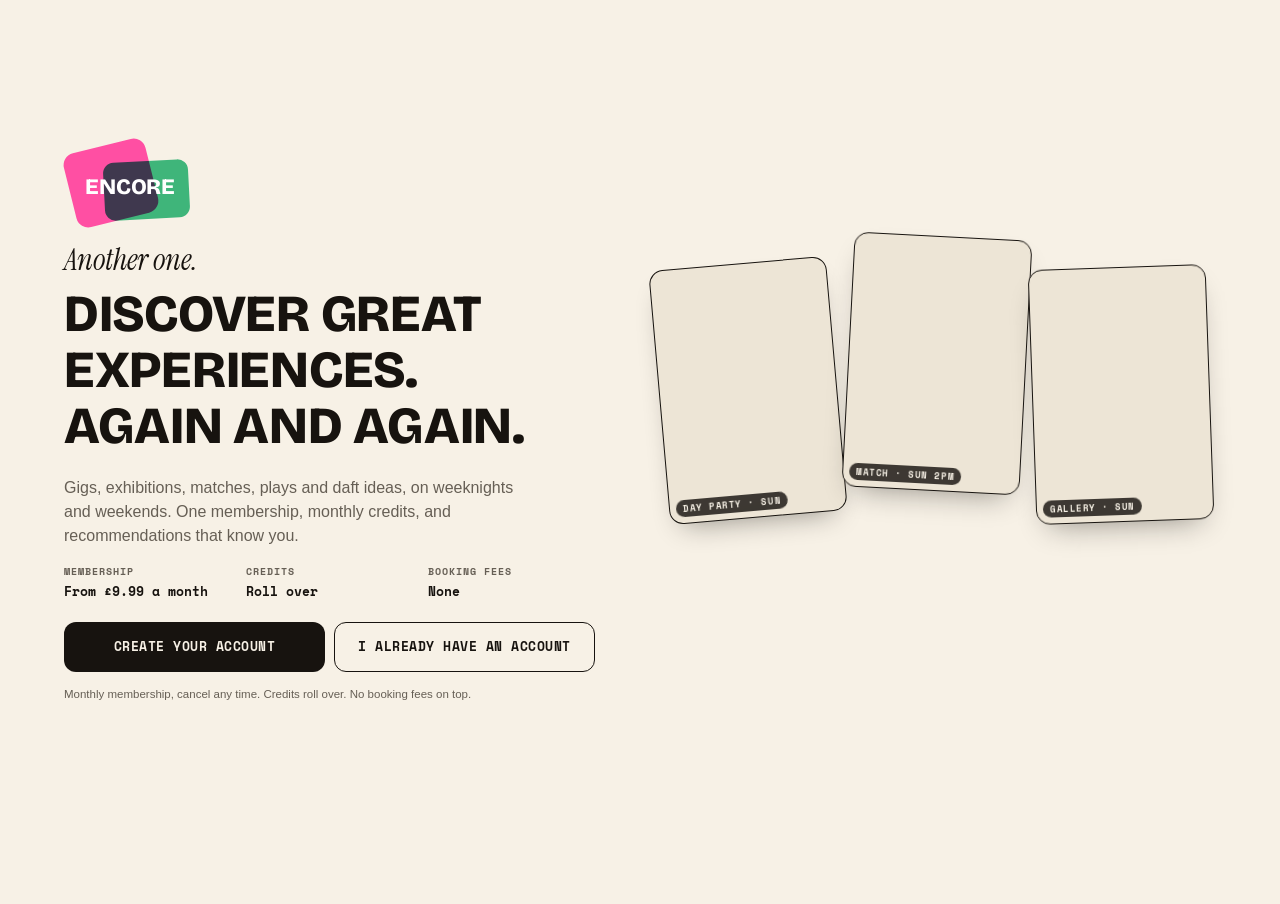
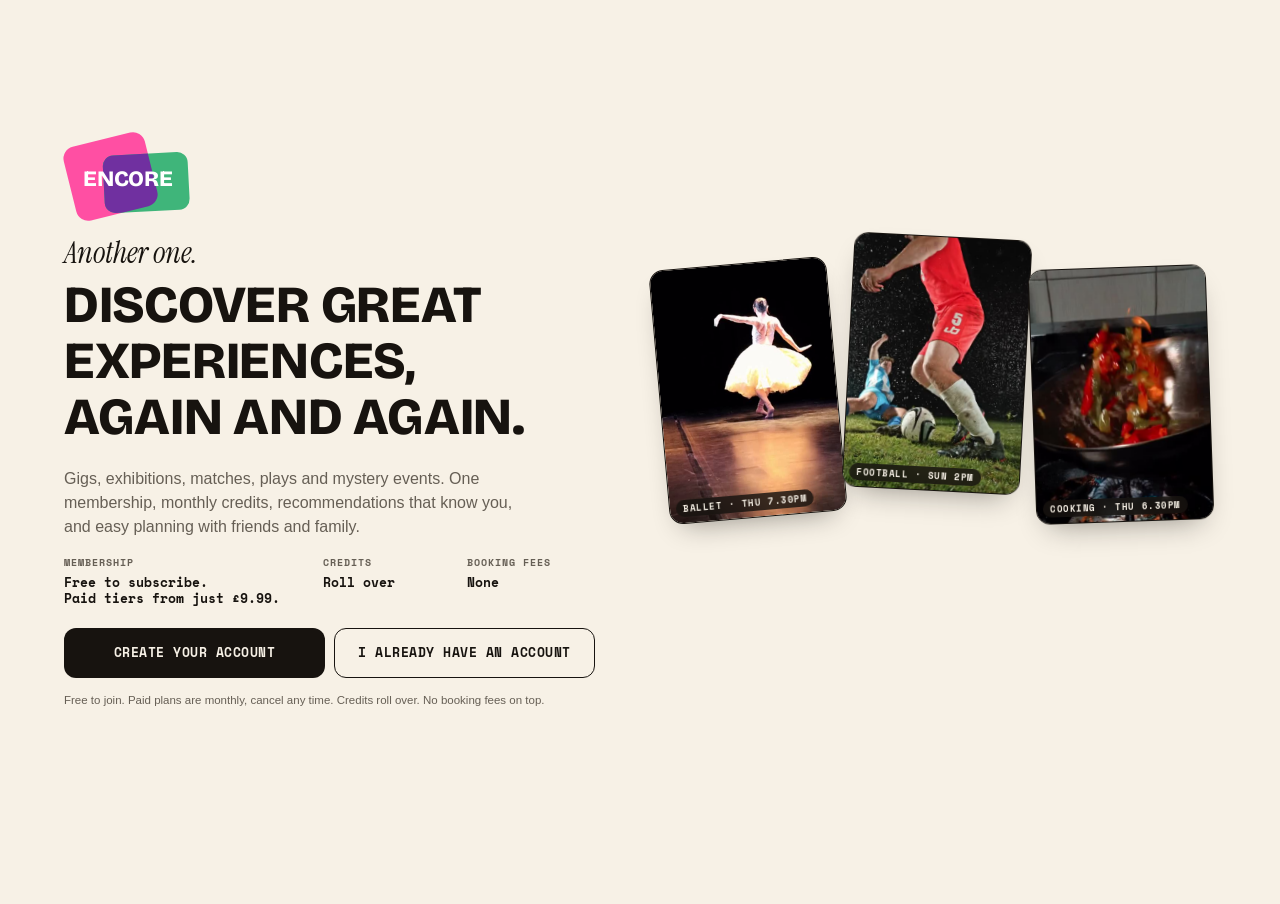
